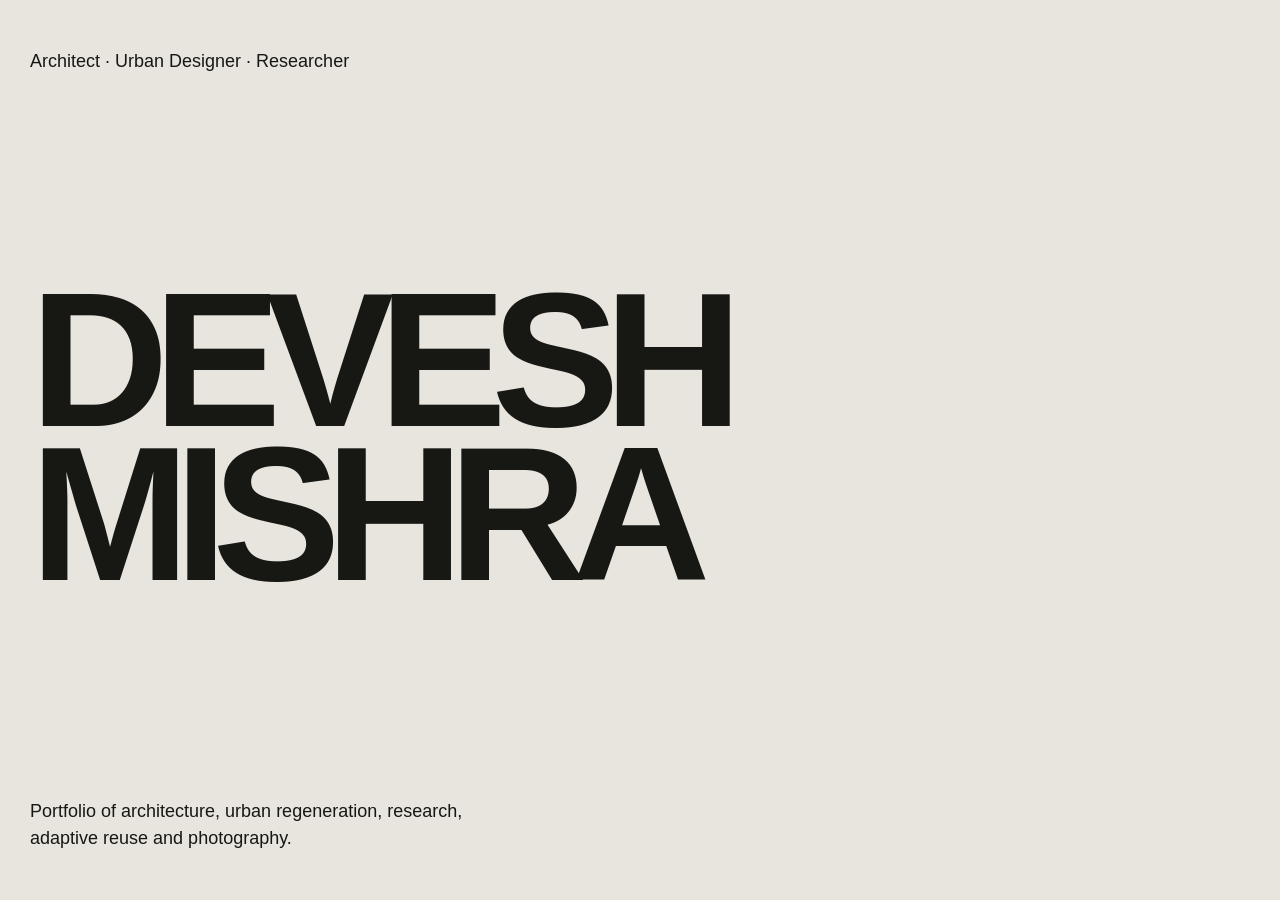
==== index.html @ 3eed0ecc "Create index.html" ====
<!DOCTYPE html>
<html lang="en">
<head>
  <meta charset="UTF-8">
  <meta name="viewport" content="width=device-width, initial-scale=1.0">
  <title>Devesh Mishra | Architect & Urban Designer</title>

  <style>
    body {
      margin: 0;
      background: #e8e5de;
      color: #171714;
      font-family: Arial, sans-serif;
    }

    main {
      min-height: 100vh;
      display: flex;
      flex-direction: column;
      justify-content: space-between;
      padding: 30px;
      box-sizing: border-box;
    }

    h1 {
      margin: 0;
      font-size: clamp(70px, 15vw, 220px);
      line-height: 0.8;
      letter-spacing: -0.08em;
      text-transform: uppercase;
    }

    p {
      max-width: 500px;
      font-size: 18px;
      line-height: 1.5;
    }
  </style>
</head>

<body>
  <main>
    <p>Architect · Urban Designer · Researcher</p>

    <h1>Devesh<br>Mishra</h1>

    <p>
      Portfolio of architecture, urban regeneration, research,
      adaptive reuse and photography.
    </p>
  </main>
</body>
</html>
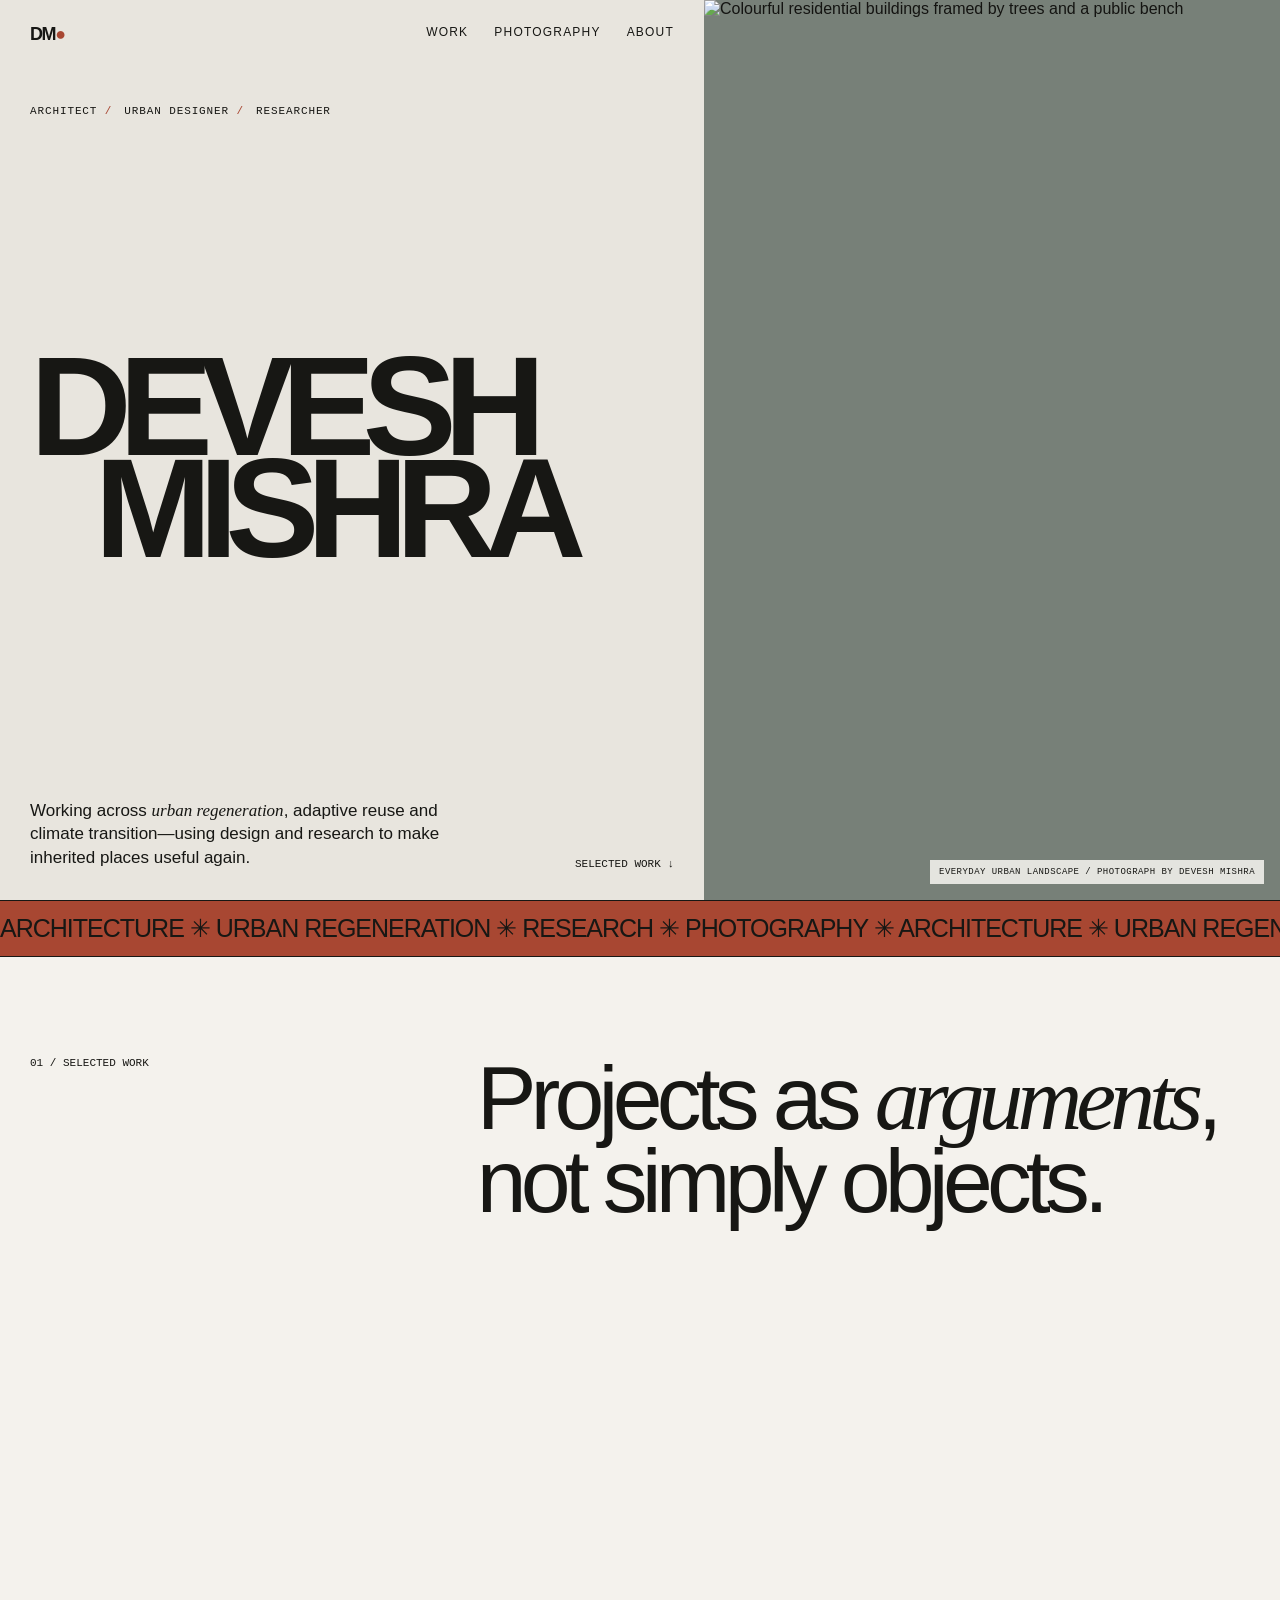
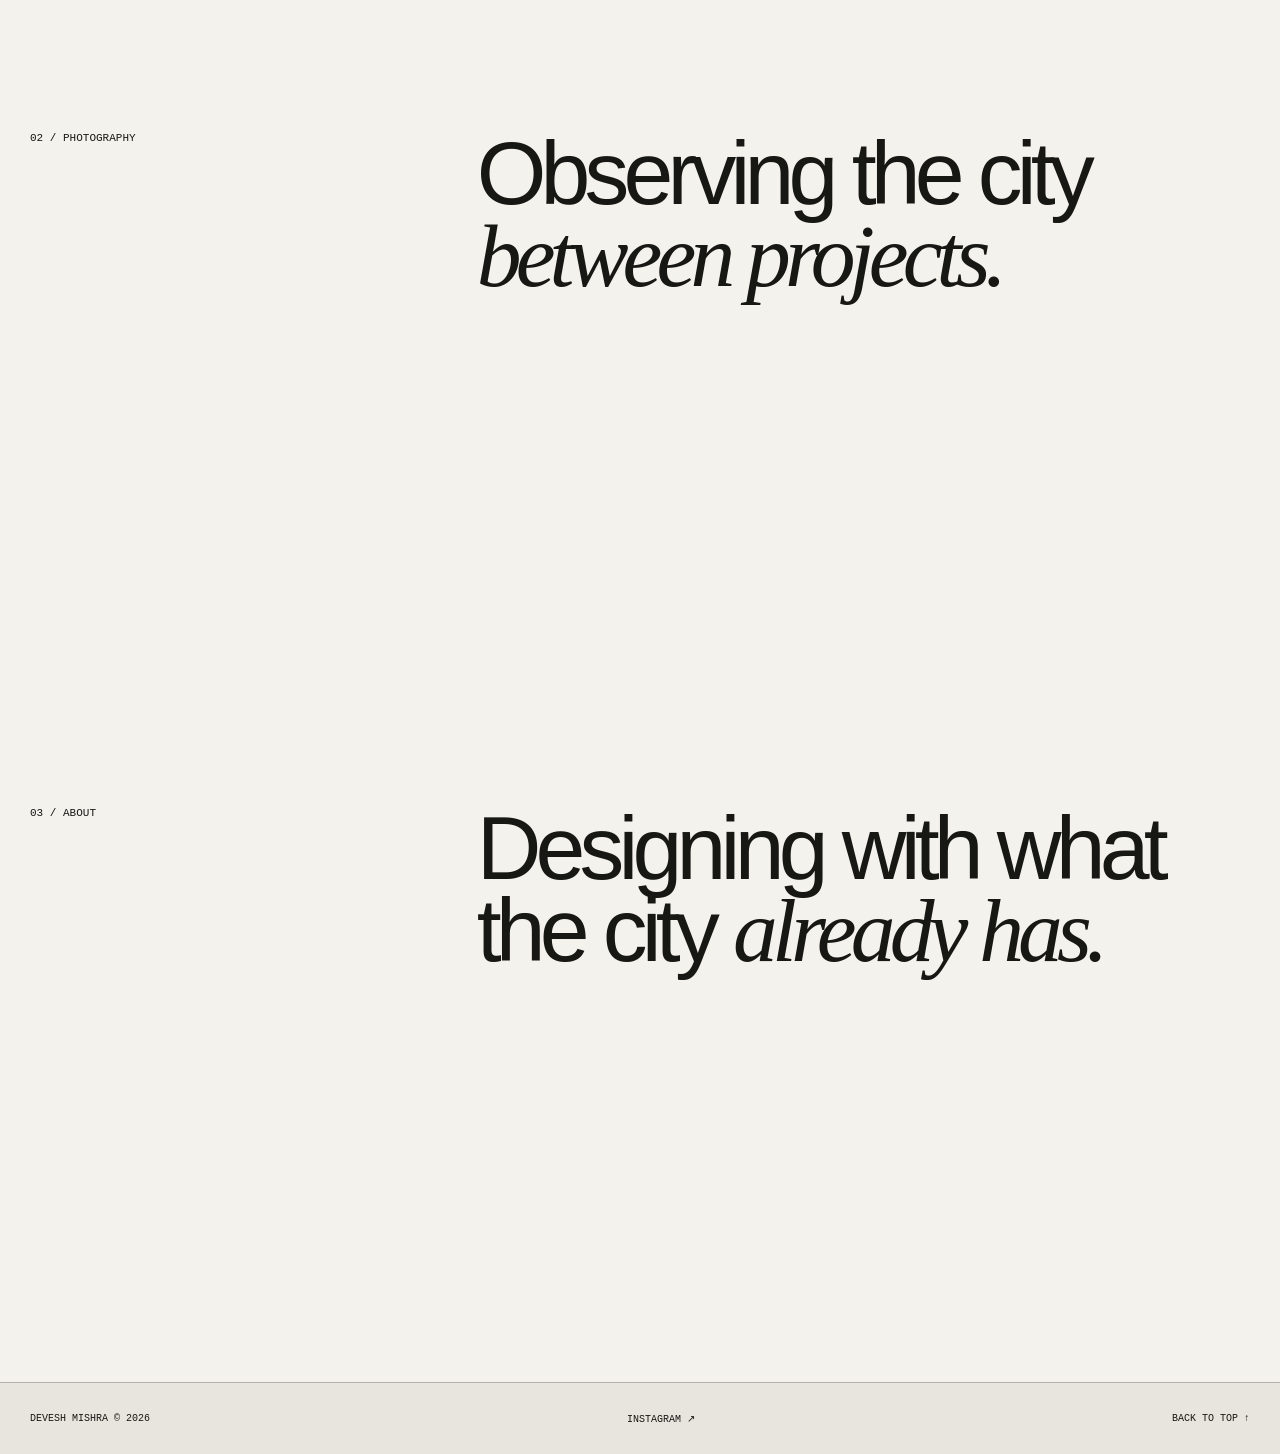
==== commit 962166c0: "Create portfolio homepage" ====
--- a/index.html
+++ b/index.html
@@ -2,52 +2,156 @@
 <html lang="en">
 <head>
   <meta charset="UTF-8">
-  <meta name="viewport" content="width=device-width, initial-scale=1.0">
+
+  <meta
+    name="viewport"
+    content="width=device-width, initial-scale=1.0"
+  >
+
+  <meta
+    name="description"
+    content="Portfolio of Devesh Mishra—architect, urban designer and researcher."
+  >
+
   <title>Devesh Mishra | Architect & Urban Designer</title>
 
-  <style>
-    body {
-      margin: 0;
-      background: #e8e5de;
-      color: #171714;
-      font-family: Arial, sans-serif;
-    }
-
-    main {
-      min-height: 100vh;
-      display: flex;
-      flex-direction: column;
-      justify-content: space-between;
-      padding: 30px;
-      box-sizing: border-box;
-    }
-
-    h1 {
-      margin: 0;
-      font-size: clamp(70px, 15vw, 220px);
-      line-height: 0.8;
-      letter-spacing: -0.08em;
-      text-transform: uppercase;
-    }
-
-    p {
-      max-width: 500px;
-      font-size: 18px;
-      line-height: 1.5;
-    }
-  </style>
+  <link rel="stylesheet" href="style.css">
 </head>
 
 <body>
-  <main>
-    <p>Architect · Urban Designer · Researcher</p>
 
-    <h1>Devesh<br>Mishra</h1>
+  <header class="site-header">
+    <a class="logo" href="#top">
+      DM<span>●</span>
+    </a>
 
-    <p>
-      Portfolio of architecture, urban regeneration, research,
-      adaptive reuse and photography.
-    </p>
+    <nav>
+      <a href="#work">Work</a>
+      <a href="#photography">Photography</a>
+      <a href="#about">About</a>
+    </nav>
+  </header>
+
+
+  <main id="top">
+
+    <section class="hero">
+
+      <div class="hero-content">
+
+        <div class="roles">
+          <span>Architect</span>
+          <span>Urban designer</span>
+          <span>Researcher</span>
+        </div>
+
+        <h1>
+          <span>Devesh</span>
+          <span>Mishra</span>
+        </h1>
+
+        <div class="hero-bottom">
+
+          <p class="introduction">
+            Working across <em>urban regeneration</em>, adaptive
+            reuse and climate transition—using design and research
+            to make inherited places useful again.
+          </p>
+
+          <a class="scroll-link" href="#work">
+            Selected work ↓
+          </a>
+
+        </div>
+
+      </div>
+
+
+      <figure class="hero-image">
+
+        <img
+          src="hero-urban-housing.jpg"
+          alt="Colourful residential buildings framed by trees and a public bench"
+        >
+
+        <figcaption>
+          Everyday urban landscape / Photograph by Devesh Mishra
+        </figcaption>
+
+      </figure>
+
+    </section>
+
+
+    <div class="marquee" aria-hidden="true">
+      <div>
+        Architecture ✳ Urban regeneration ✳ Research ✳
+        Photography ✳ Architecture ✳ Urban regeneration ✳
+        Research ✳ Photography ✳
+      </div>
+    </div>
+
+
+    <section class="intro-section" id="work">
+
+      <p class="section-label">
+        01 / Selected work
+      </p>
+
+      <h2>
+        Projects as <em>arguments</em>, not simply objects.
+      </h2>
+
+    </section>
+
+
+    <section class="intro-section" id="photography">
+
+      <p class="section-label">
+        02 / Photography
+      </p>
+
+      <h2>
+        Observing the city <em>between projects.</em>
+      </h2>
+
+    </section>
+
+
+    <section class="intro-section" id="about">
+
+      <p class="section-label">
+        03 / About
+      </p>
+
+      <h2>
+        Designing with what the city <em>already has.</em>
+      </h2>
+
+    </section>
+
   </main>
+
+
+  <footer class="footer">
+
+    <span>
+      Devesh Mishra © 2026
+    </span>
+
+    <a
+      href="https://www.instagram.com/__._divyam_.__/"
+      target="_blank"
+      rel="noopener noreferrer"
+    >
+      Instagram ↗
+    </a>
+
+    <a href="#top">
+      Back to top ↑
+    </a>
+
+  </footer>
+
 </body>
 </html>
--- a/style.css
+++ b/style.css
@@ -0,0 +1,266 @@
+:root {
+  --paper: #e8e5de;
+  --paper-light: #f4f2ed;
+  --ink: #171714;
+  --red: #a84732;
+  --line: rgba(23, 23, 20, 0.25);
+}
+
+* {
+  box-sizing: border-box;
+}
+
+html {
+  scroll-behavior: smooth;
+}
+
+body {
+  margin: 0;
+  background: var(--paper);
+  color: var(--ink);
+  font-family: Arial, Helvetica, sans-serif;
+}
+
+a {
+  color: inherit;
+  text-decoration: none;
+}
+
+.site-header {
+  position: absolute;
+  top: 0;
+  left: 0;
+  z-index: 10;
+  width: 55%;
+  display: flex;
+  justify-content: space-between;
+  align-items: center;
+  padding: 24px 30px;
+  font-size: 12px;
+  text-transform: uppercase;
+  letter-spacing: 0.1em;
+}
+
+.logo {
+  font-size: 18px;
+  font-weight: 700;
+  letter-spacing: -0.08em;
+}
+
+.logo span {
+  color: var(--red);
+}
+
+nav {
+  display: flex;
+  gap: 26px;
+}
+
+nav a {
+  border-bottom: 1px solid transparent;
+  padding-bottom: 4px;
+}
+
+nav a:hover {
+  border-color: var(--ink);
+}
+
+.hero {
+  min-height: 100vh;
+  display: grid;
+  grid-template-columns: 55% 45%;
+}
+
+.hero-content {
+  min-height: 100vh;
+  display: flex;
+  flex-direction: column;
+  justify-content: space-between;
+  padding: 105px 30px 30px;
+}
+
+.roles {
+  display: flex;
+  gap: 12px;
+  font-family: monospace;
+  font-size: 11px;
+  text-transform: uppercase;
+  letter-spacing: 0.08em;
+}
+
+.roles span:not(:last-child)::after {
+  content: " /";
+  color: var(--red);
+}
+
+h1 {
+  margin: auto 0;
+  font-size: clamp(78px, 11vw, 175px);
+  font-weight: 700;
+  line-height: 0.72;
+  letter-spacing: -0.09em;
+  text-transform: uppercase;
+}
+
+h1 span {
+  display: block;
+}
+
+h1 span:last-child {
+  margin-left: 10%;
+}
+
+.hero-bottom {
+  display: flex;
+  justify-content: space-between;
+  align-items: end;
+  gap: 30px;
+}
+
+.introduction {
+  max-width: 440px;
+  margin: 0;
+  font-size: 17px;
+  line-height: 1.4;
+}
+
+.introduction em {
+  font-family: Georgia, serif;
+  font-weight: normal;
+}
+
+.scroll-link {
+  white-space: nowrap;
+  font-family: monospace;
+  font-size: 11px;
+  text-transform: uppercase;
+}
+
+.hero-image {
+  position: relative;
+  min-height: 100vh;
+  margin: 0;
+  overflow: hidden;
+  background: #778078;
+}
+
+.hero-image img {
+  width: 100%;
+  height: 100%;
+  min-height: 100vh;
+  display: block;
+  object-fit: cover;
+  object-position: center;
+  filter: saturate(0.75) contrast(1.03);
+}
+
+.hero-image figcaption {
+  position: absolute;
+  right: 16px;
+  bottom: 16px;
+  padding: 7px 9px;
+  background: rgba(244, 242, 237, 0.88);
+  font-family: monospace;
+  font-size: 9px;
+  text-transform: uppercase;
+  letter-spacing: 0.05em;
+}
+
+.marquee {
+  overflow: hidden;
+  padding: 13px 0;
+  border-top: 1px solid var(--ink);
+  border-bottom: 1px solid var(--ink);
+  background: var(--red);
+}
+
+.marquee div {
+  width: max-content;
+  font-size: 25px;
+  text-transform: uppercase;
+  letter-spacing: -0.04em;
+}
+
+.intro-section {
+  min-height: 75vh;
+  display: grid;
+  grid-template-columns: 1fr 2fr;
+  gap: 60px;
+  padding: 100px 30px;
+  background: var(--paper-light);
+}
+
+.section-label {
+  margin: 0;
+  font-family: monospace;
+  font-size: 11px;
+  text-transform: uppercase;
+}
+
+.intro-section h2 {
+  max-width: 900px;
+  margin: 0;
+  font-size: clamp(44px, 7vw, 100px);
+  font-weight: 500;
+  line-height: 0.92;
+  letter-spacing: -0.065em;
+}
+
+.intro-section h2 em {
+  font-family: Georgia, serif;
+  font-weight: normal;
+}
+
+.footer {
+  padding: 30px;
+  border-top: 1px solid var(--line);
+  display: flex;
+  justify-content: space-between;
+  font-family: monospace;
+  font-size: 10px;
+  text-transform: uppercase;
+}
+
+@media (max-width: 800px) {
+  .site-header {
+    position: relative;
+    width: 100%;
+  }
+
+  nav {
+    gap: 12px;
+  }
+
+  .hero {
+    display: flex;
+    flex-direction: column;
+  }
+
+  .hero-content {
+    min-height: 70vh;
+    padding: 50px 20px 25px;
+  }
+
+  h1 {
+    font-size: 21vw;
+  }
+
+  .hero-image,
+  .hero-image img {
+    min-height: 70vh;
+  }
+
+  .hero-bottom {
+    align-items: start;
+    flex-direction: column;
+  }
+
+  .intro-section {
+    grid-template-columns: 1fr;
+    padding: 70px 20px;
+  }
+
+  .footer {
+    padding: 20px;
+  }
+}
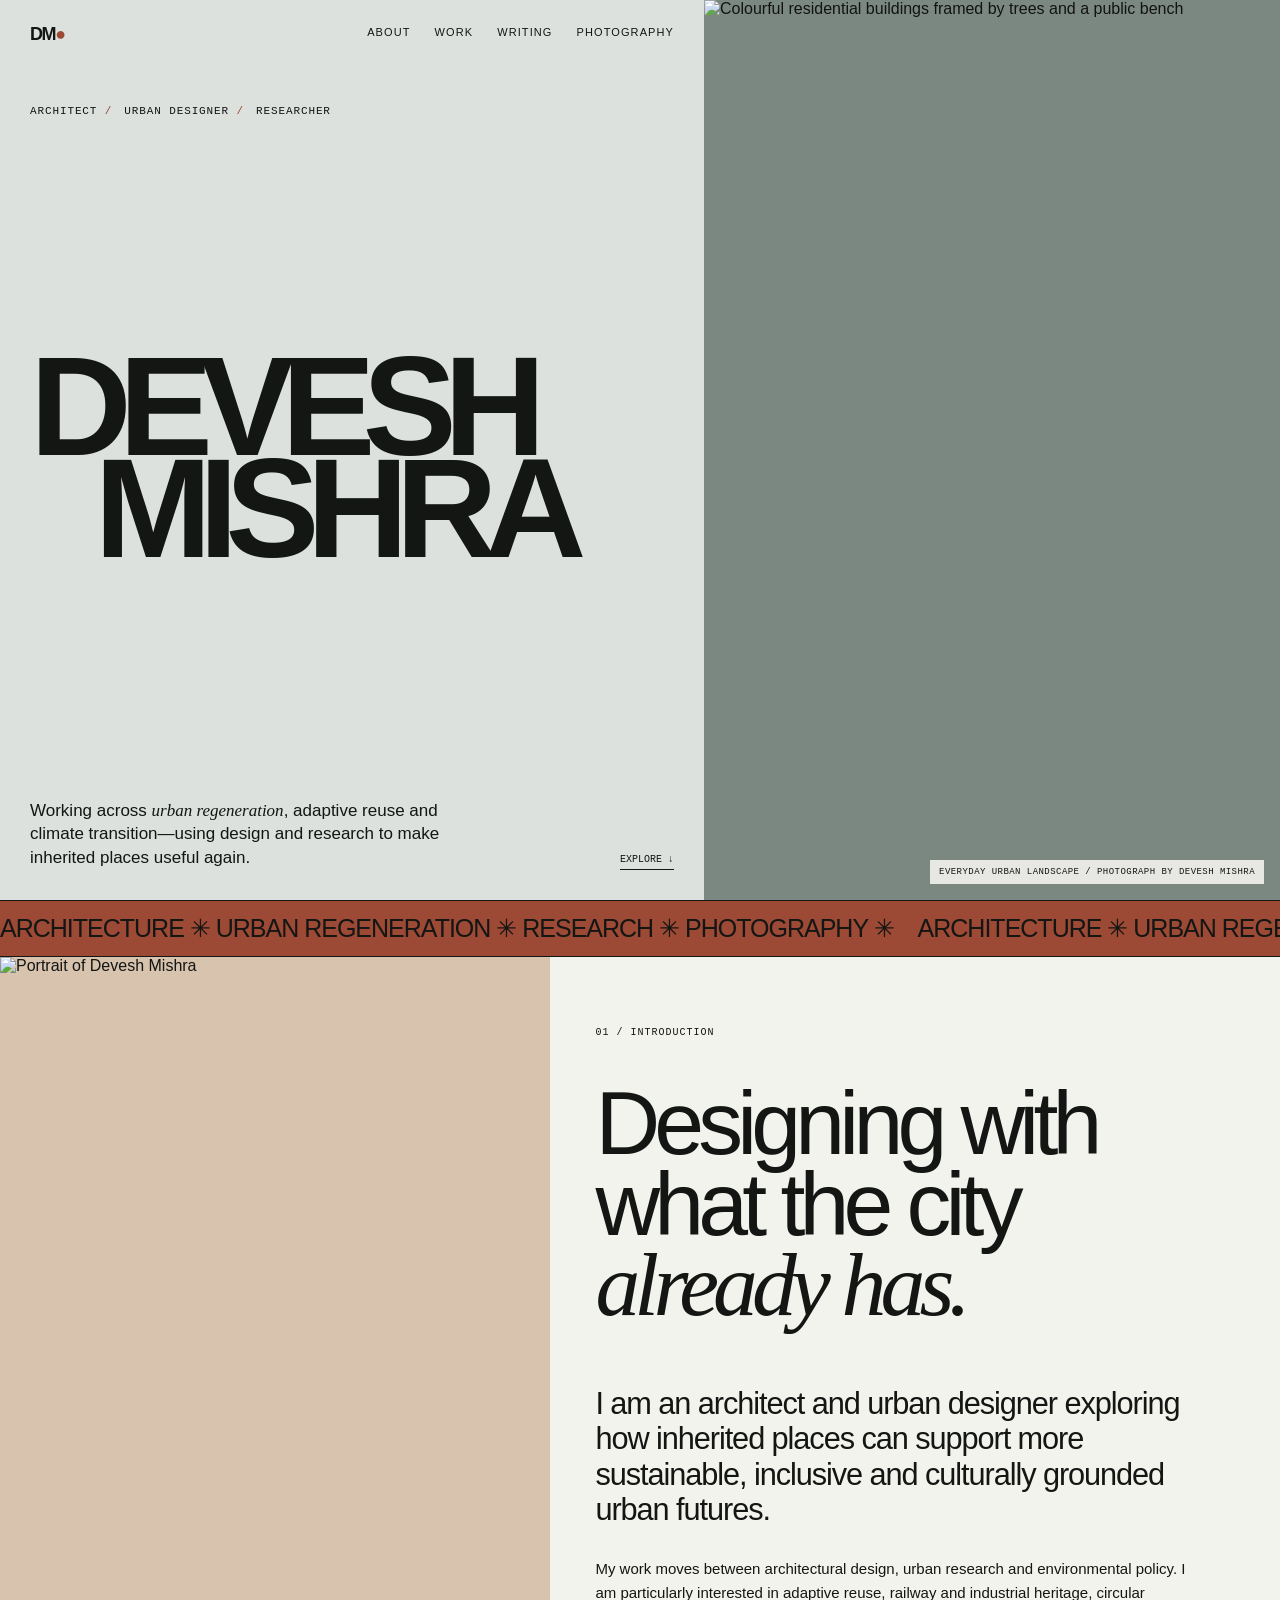
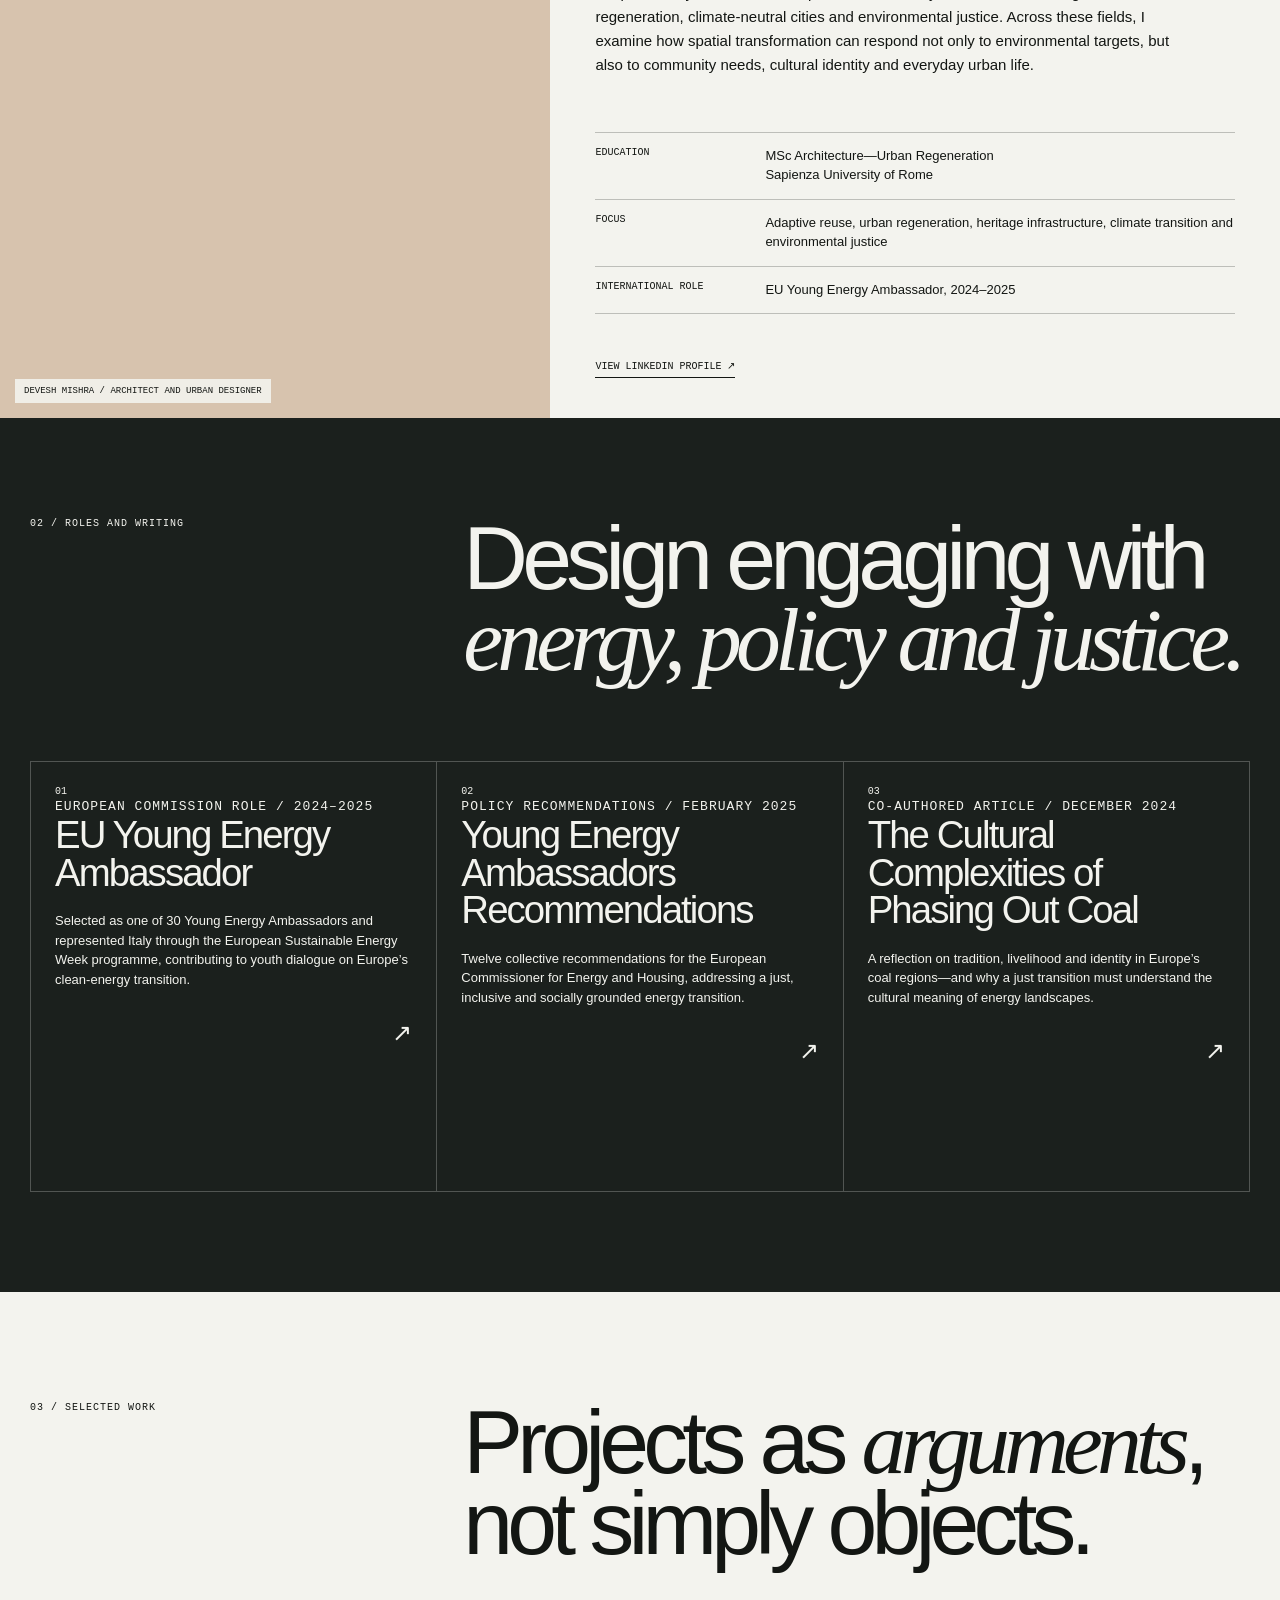
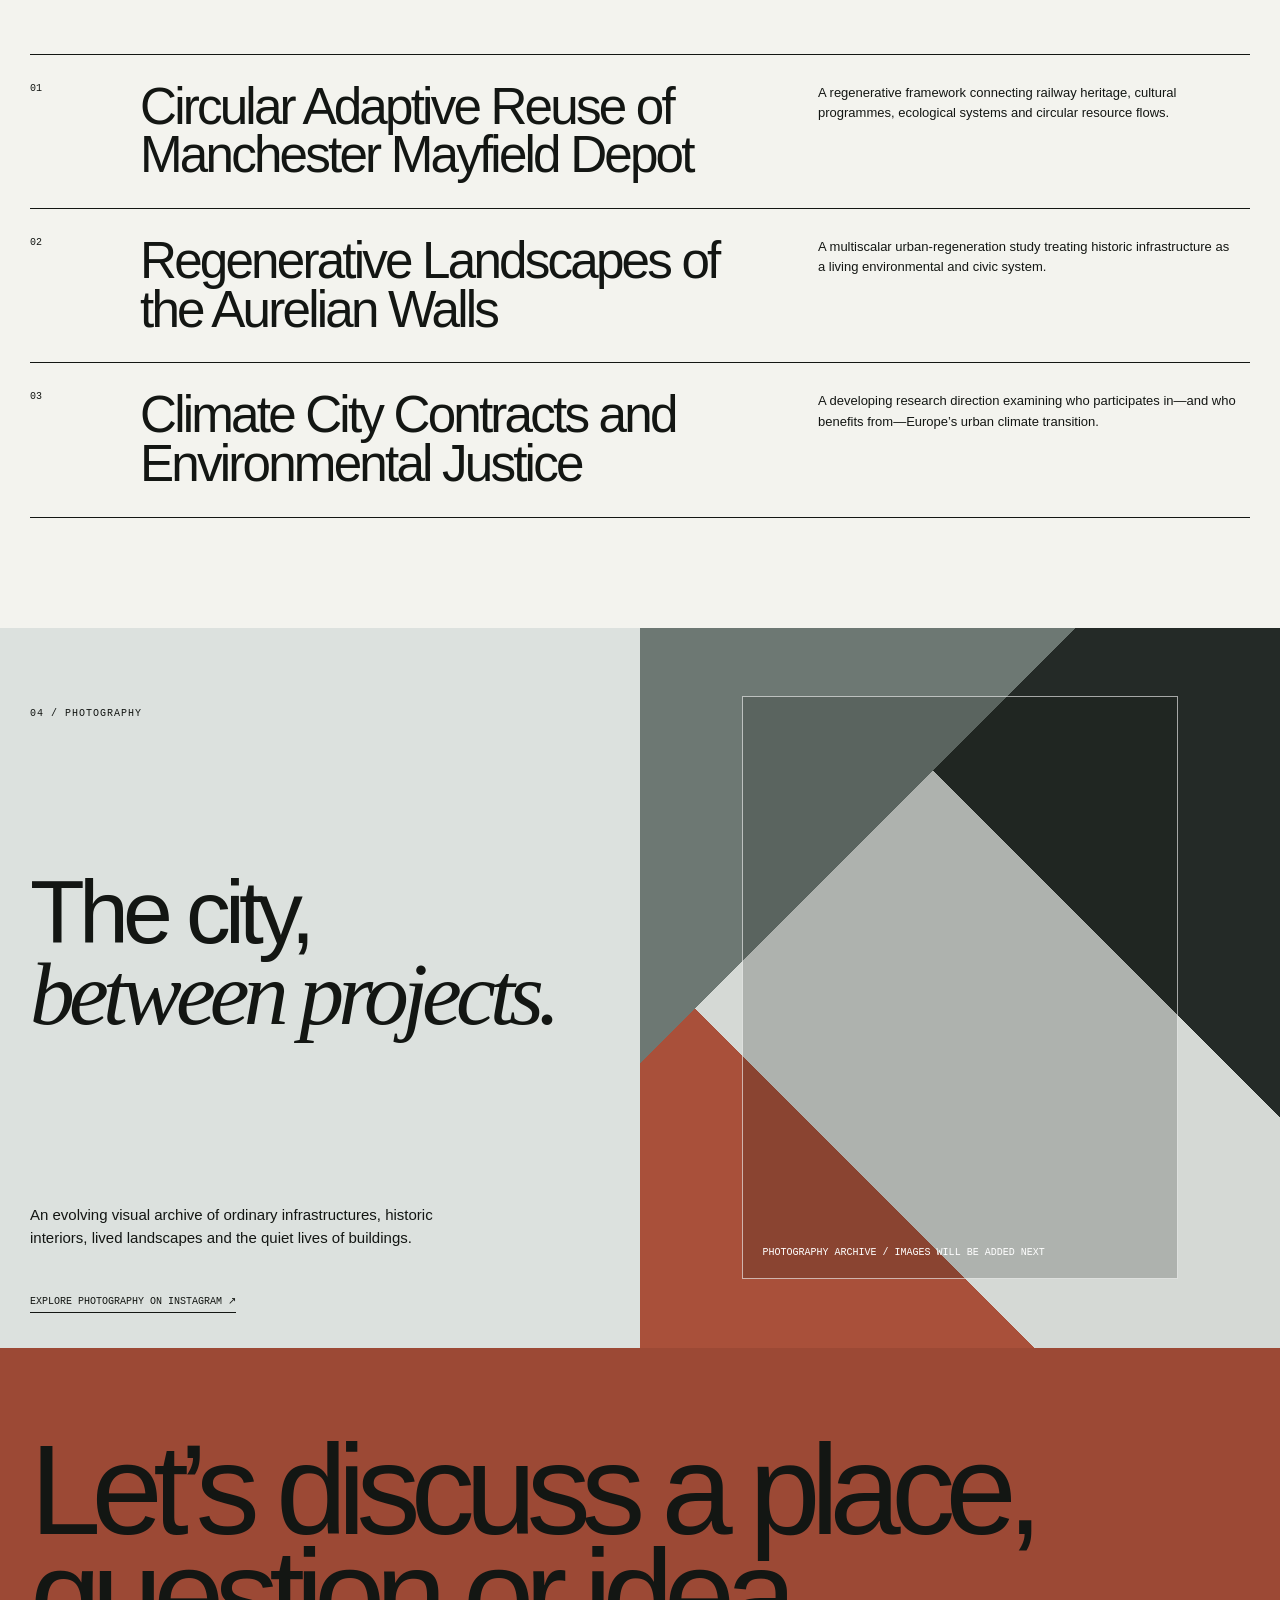
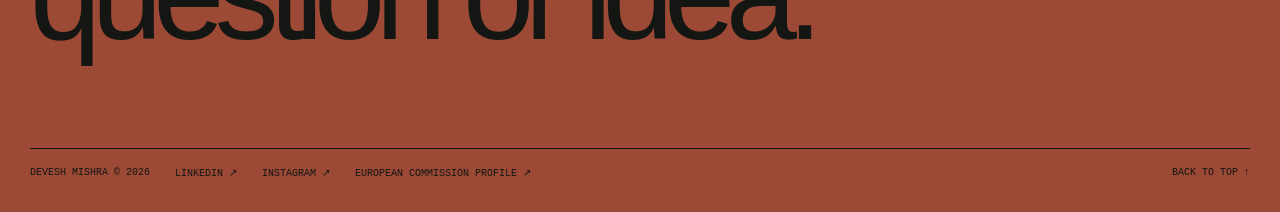
==== commit 4806d3bf: "Add introduction, EU roles and publications" ====
--- a/index.html
+++ b/index.html
@@ -1,5 +1,6 @@
 <!DOCTYPE html>
 <html lang="en">
+
 <head>
   <meta charset="UTF-8">
 
@@ -10,7 +11,7 @@
 
   <meta
     name="description"
-    content="Portfolio of Devesh Mishra—architect, urban designer and researcher."
+    content="Portfolio of Devesh Mishra—architect, urban designer, researcher and EU Young Energy Ambassador."
   >
 
   <title>Devesh Mishra | Architect & Urban Designer</title>
@@ -18,22 +19,28 @@
   <link rel="stylesheet" href="style.css">
 </head>
 
+
 <body>
 
   <header class="site-header">
-    <a class="logo" href="#top">
+
+    <a class="logo" href="#top" aria-label="Devesh Mishra homepage">
       DM<span>●</span>
     </a>
 
-    <nav>
+    <nav class="site-nav">
+      <a href="#about">About</a>
       <a href="#work">Work</a>
+      <a href="#writing">Writing</a>
       <a href="#photography">Photography</a>
-      <a href="#about">About</a>
     </nav>
+
   </header>
 
 
   <main id="top">
+
+    <!-- HERO -->
 
     <section class="hero">
 
@@ -58,8 +65,8 @@
             to make inherited places useful again.
           </p>
 
-          <a class="scroll-link" href="#work">
-            Selected work ↓
+          <a class="scroll-link" href="#about">
+            Explore ↓
           </a>
 
         </div>
@@ -70,7 +77,7 @@
       <figure class="hero-image">
 
         <img
-          src="hero-urban-housing.jpg"
+          src="https://raw.githubusercontent.com/deveshmishra-arch/deveshmishra-arch.github.io/main/hero-urban-housing.jpg"
           alt="Colourful residential buildings framed by trees and a public bench"
         >
 
@@ -83,75 +90,400 @@
     </section>
 
 
+    <!-- MOVING TEXT -->
+
     <div class="marquee" aria-hidden="true">
-      <div>
-        Architecture ✳ Urban regeneration ✳ Research ✳
-        Photography ✳ Architecture ✳ Urban regeneration ✳
-        Research ✳ Photography ✳
-      </div>
+
+      <div class="marquee-track">
+
+        <span>Architecture ✳ Urban regeneration ✳ Research ✳ Photography ✳</span>
+
+        <span>Architecture ✳ Urban regeneration ✳ Research ✳ Photography ✳</span>
+
+      </div>
+
     </div>
 
 
-    <section class="intro-section" id="work">
-
-      <p class="section-label">
-        01 / Selected work
-      </p>
-
-      <h2>
-        Projects as <em>arguments</em>, not simply objects.
-      </h2>
+    <!-- INTRODUCTION -->
+
+    <section class="about-section" id="about">
+
+      <figure class="about-portrait">
+
+        <img
+          src="https://raw.githubusercontent.com/deveshmishra-arch/deveshmishra-arch.github.io/main/profile-pic.jpg"
+          alt="Portrait of Devesh Mishra"
+        >
+
+        <figcaption>
+          Devesh Mishra / Architect and urban designer
+        </figcaption>
+
+      </figure>
+
+
+      <div class="about-content">
+
+        <div>
+
+          <p class="eyebrow">
+            01 / Introduction
+          </p>
+
+          <h2 class="section-heading">
+            Designing with what the city <em>already has.</em>
+          </h2>
+
+        </div>
+
+
+        <div class="about-text">
+
+          <p class="about-lead">
+            I am an architect and urban designer exploring how
+            inherited places can support more sustainable, inclusive
+            and culturally grounded urban futures.
+          </p>
+
+          <p class="about-description">
+            My work moves between architectural design, urban research
+            and environmental policy. I am particularly interested in
+            adaptive reuse, railway and industrial heritage, circular
+            regeneration, climate-neutral cities and environmental
+            justice. Across these fields, I examine how spatial
+            transformation can respond not only to environmental
+            targets, but also to community needs, cultural identity
+            and everyday urban life.
+          </p>
+
+
+          <dl class="about-details">
+
+            <div class="about-detail">
+              <dt>Education</dt>
+
+              <dd>
+                MSc Architecture—Urban Regeneration<br>
+                Sapienza University of Rome
+              </dd>
+            </div>
+
+            <div class="about-detail">
+              <dt>Focus</dt>
+
+              <dd>
+                Adaptive reuse, urban regeneration, heritage
+                infrastructure, climate transition and environmental
+                justice
+              </dd>
+            </div>
+
+            <div class="about-detail">
+              <dt>International role</dt>
+
+              <dd>
+                EU Young Energy Ambassador, 2024–2025
+              </dd>
+            </div>
+
+          </dl>
+
+
+          <a
+            class="text-link"
+            href="https://www.linkedin.com/in/devesh-mishra2812/"
+            target="_blank"
+            rel="noopener noreferrer"
+          >
+            View LinkedIn profile ↗
+          </a>
+
+        </div>
+
+      </div>
 
     </section>
 
 
-    <section class="intro-section" id="photography">
-
-      <p class="section-label">
-        02 / Photography
-      </p>
-
-      <h2>
-        Observing the city <em>between projects.</em>
-      </h2>
+    <!-- ROLES AND WRITING -->
+
+    <section class="credentials-section" id="writing">
+
+      <div class="credentials-header">
+
+        <p class="eyebrow">
+          02 / Roles and writing
+        </p>
+
+        <h2 class="section-heading">
+          Design engaging with <em>energy, policy and justice.</em>
+        </h2>
+
+      </div>
+
+
+      <div class="credentials-grid">
+
+        <a
+          class="credential-card"
+          href="https://sustainable-energy-week.ec.europa.eu/devesh-mishra_en"
+          target="_blank"
+          rel="noopener noreferrer"
+        >
+
+          <span class="credential-number">01</span>
+
+          <p class="credential-type">
+            European Commission role / 2024–2025
+          </p>
+
+          <h3>
+            EU Young Energy Ambassador
+          </h3>
+
+          <p>
+            Selected as one of 30 Young Energy Ambassadors and
+            represented Italy through the European Sustainable Energy
+            Week programme, contributing to youth dialogue on Europe’s
+            clean-energy transition.
+          </p>
+
+          <span class="credential-arrow">↗</span>
+
+        </a>
+
+
+        <a
+          class="credential-card"
+          href="https://energy.ec.europa.eu/topics/clean-energy-transition-initiatives/energy-and-youth/young-energy-ambassadors-recommendations_en"
+          target="_blank"
+          rel="noopener noreferrer"
+        >
+
+          <span class="credential-number">02</span>
+
+          <p class="credential-type">
+            Policy recommendations / February 2025
+          </p>
+
+          <h3>
+            Young Energy Ambassadors Recommendations
+          </h3>
+
+          <p>
+            Twelve collective recommendations for the European
+            Commissioner for Energy and Housing, addressing a just,
+            inclusive and socially grounded energy transition.
+          </p>
+
+          <span class="credential-arrow">↗</span>
+
+        </a>
+
+
+        <a
+          class="credential-card"
+          href="https://sustainable-energy-week.ec.europa.eu/news/cultural-complexities-phasing-out-coal-europe-role-tradition-energy-transition-2024-12-03_en"
+          target="_blank"
+          rel="noopener noreferrer"
+        >
+
+          <span class="credential-number">03</span>
+
+          <p class="credential-type">
+            Co-authored article / December 2024
+          </p>
+
+          <h3>
+            The Cultural Complexities of Phasing Out Coal
+          </h3>
+
+          <p>
+            A reflection on tradition, livelihood and identity in
+            Europe’s coal regions—and why a just transition must
+            understand the cultural meaning of energy landscapes.
+          </p>
+
+          <span class="credential-arrow">↗</span>
+
+        </a>
+
+      </div>
 
     </section>
 
 
-    <section class="intro-section" id="about">
-
-      <p class="section-label">
-        03 / About
-      </p>
-
-      <h2>
-        Designing with what the city <em>already has.</em>
-      </h2>
+    <!-- PROJECTS -->
+
+    <section class="work-section" id="work">
+
+      <div class="work-header">
+
+        <p class="eyebrow">
+          03 / Selected work
+        </p>
+
+        <h2 class="section-heading">
+          Projects as <em>arguments</em>, not simply objects.
+        </h2>
+
+      </div>
+
+
+      <div class="project-list">
+
+        <article class="project-item">
+
+          <span class="project-number">01</span>
+
+          <h3>
+            Circular Adaptive Reuse of Manchester Mayfield Depot
+          </h3>
+
+          <p>
+            A regenerative framework connecting railway heritage,
+            cultural programmes, ecological systems and circular
+            resource flows.
+          </p>
+
+        </article>
+
+
+        <article class="project-item">
+
+          <span class="project-number">02</span>
+
+          <h3>
+            Regenerative Landscapes of the Aurelian Walls
+          </h3>
+
+          <p>
+            A multiscalar urban-regeneration study treating historic
+            infrastructure as a living environmental and civic system.
+          </p>
+
+        </article>
+
+
+        <article class="project-item">
+
+          <span class="project-number">03</span>
+
+          <h3>
+            Climate City Contracts and Environmental Justice
+          </h3>
+
+          <p>
+            A developing research direction examining who participates
+            in—and who benefits from—Europe’s urban climate transition.
+          </p>
+
+        </article>
+
+      </div>
 
     </section>
 
+
+    <!-- PHOTOGRAPHY -->
+
+    <section class="photography-section" id="photography">
+
+      <div class="photography-heading">
+
+        <p class="eyebrow">
+          04 / Photography
+        </p>
+
+        <h2 class="section-heading">
+          The city,<br>
+          <em>between projects.</em>
+        </h2>
+
+        <div>
+
+          <p class="photography-copy">
+            An evolving visual archive of ordinary infrastructures,
+            historic interiors, lived landscapes and the quiet lives
+            of buildings.
+          </p>
+
+          <a
+            class="text-link"
+            href="https://www.instagram.com/__._divyam_.__/"
+            target="_blank"
+            rel="noopener noreferrer"
+          >
+            Explore photography on Instagram ↗
+          </a>
+
+        </div>
+
+      </div>
+
+
+      <div class="photography-visual" aria-hidden="true">
+
+        <div class="photography-frame">
+          Photography archive / Images will be added next
+        </div>
+
+      </div>
+
+    </section>
+
   </main>
 
 
-  <footer class="footer">
-
-    <span>
-      Devesh Mishra © 2026
-    </span>
-
-    <a
-      href="https://www.instagram.com/__._divyam_.__/"
-      target="_blank"
-      rel="noopener noreferrer"
-    >
-      Instagram ↗
-    </a>
-
-    <a href="#top">
-      Back to top ↑
-    </a>
+  <!-- FOOTER -->
+
+  <footer class="site-footer">
+
+    <p class="footer-message">
+      Let’s discuss a place,<br>
+      question or idea.
+    </p>
+
+
+    <div class="footer-links">
+
+      <span>
+        Devesh Mishra © 2026
+      </span>
+
+      <a
+        href="https://www.linkedin.com/in/devesh-mishra2812/"
+        target="_blank"
+        rel="noopener noreferrer"
+      >
+        LinkedIn ↗
+      </a>
+
+      <a
+        href="https://www.instagram.com/__._divyam_.__/"
+        target="_blank"
+        rel="noopener noreferrer"
+      >
+        Instagram ↗
+      </a>
+
+      <a
+        href="https://sustainable-energy-week.ec.europa.eu/devesh-mishra_en"
+        target="_blank"
+        rel="noopener noreferrer"
+      >
+        European Commission profile ↗
+      </a>
+
+      <a class="back-to-top" href="#top">
+        Back to top ↑
+      </a>
+
+    </div>
 
   </footer>
 
 </body>
+
 </html>
--- a/style.css
+++ b/style.css
@@ -1,9 +1,11 @@
 :root {
-  --paper: #e8e5de;
-  --paper-light: #f4f2ed;
-  --ink: #171714;
-  --red: #a84732;
-  --line: rgba(23, 23, 20, 0.25);
+  --paper: #dce1de;
+  --paper-light: #f3f3ee;
+  --ink: #131613;
+  --accent: #9c4935;
+  --dark: #1b201d;
+  --line: rgba(19, 22, 19, 0.24);
+  --light-line: rgba(243, 243, 238, 0.25);
 }
 
 * {
@@ -25,50 +27,67 @@
   color: inherit;
   text-decoration: none;
 }
+
+img {
+  display: block;
+  width: 100%;
+}
+
+::selection {
+  background: var(--accent);
+  color: white;
+}
+
+
+/* HEADER */
 
 .site-header {
   position: absolute;
   top: 0;
   left: 0;
-  z-index: 10;
+  z-index: 20;
   width: 55%;
   display: flex;
   justify-content: space-between;
   align-items: center;
   padding: 24px 30px;
-  font-size: 12px;
+  font-size: 11px;
   text-transform: uppercase;
   letter-spacing: 0.1em;
 }
 
 .logo {
   font-size: 18px;
-  font-weight: 700;
+  font-weight: 800;
   letter-spacing: -0.08em;
 }
 
 .logo span {
-  color: var(--red);
-}
-
-nav {
-  display: flex;
-  gap: 26px;
-}
-
-nav a {
+  color: var(--accent);
+}
+
+.site-nav {
+  display: flex;
+  gap: 24px;
+}
+
+.site-nav a {
+  padding-bottom: 4px;
   border-bottom: 1px solid transparent;
-  padding-bottom: 4px;
-}
-
-nav a:hover {
+}
+
+.site-nav a:hover {
   border-color: var(--ink);
 }
+
+
+/* HERO */
 
 .hero {
   min-height: 100vh;
   display: grid;
   grid-template-columns: 55% 45%;
+  background: var(--paper);
 }
 
 .hero-content {
@@ -81,6 +100,7 @@
 
 .roles {
   display: flex;
+  flex-wrap: wrap;
   gap: 12px;
   font-family: monospace;
   font-size: 11px;
@@ -90,10 +110,10 @@
 
 .roles span:not(:last-child)::after {
   content: " /";
-  color: var(--red);
-}
-
-h1 {
+  color: var(--accent);
+}
+
+.hero h1 {
   margin: auto 0;
   font-size: clamp(78px, 11vw, 175px);
   font-weight: 700;
@@ -102,11 +122,11 @@
   text-transform: uppercase;
 }
 
-h1 span {
+.hero h1 span {
   display: block;
 }
 
-h1 span:last-child {
+.hero h1 span:last-child {
   margin-left: 10%;
 }
 
@@ -118,21 +138,23 @@
 }
 
 .introduction {
-  max-width: 440px;
+  max-width: 455px;
   margin: 0;
   font-size: 17px;
   line-height: 1.4;
 }
 
 .introduction em {
-  font-family: Georgia, serif;
+  font-family: Georgia, "Times New Roman", serif;
   font-weight: normal;
 }
 
 .scroll-link {
   white-space: nowrap;
-  font-family: monospace;
-  font-size: 11px;
+  padding-bottom: 4px;
+  border-bottom: 1px solid var(--ink);
+  font-family: monospace;
+  font-size: 10px;
   text-transform: uppercase;
 }
 
@@ -141,96 +163,409 @@
   min-height: 100vh;
   margin: 0;
   overflow: hidden;
-  background: #778078;
+  background: #7b8882;
 }
 
 .hero-image img {
-  width: 100%;
   height: 100%;
   min-height: 100vh;
-  display: block;
   object-fit: cover;
   object-position: center;
-  filter: saturate(0.75) contrast(1.03);
+  filter: saturate(0.82) contrast(1.02);
 }
 
 .hero-image figcaption {
   position: absolute;
   right: 16px;
   bottom: 16px;
+  max-width: calc(100% - 32px);
   padding: 7px 9px;
-  background: rgba(244, 242, 237, 0.88);
+  background: rgba(243, 243, 238, 0.9);
   font-family: monospace;
   font-size: 9px;
   text-transform: uppercase;
   letter-spacing: 0.05em;
 }
+
+
+/* MARQUEE */
 
 .marquee {
   overflow: hidden;
   padding: 13px 0;
   border-top: 1px solid var(--ink);
   border-bottom: 1px solid var(--ink);
-  background: var(--red);
-}
-
-.marquee div {
+  background: var(--accent);
+}
+
+.marquee-track {
   width: max-content;
+  display: flex;
+  gap: 24px;
   font-size: 25px;
   text-transform: uppercase;
   letter-spacing: -0.04em;
-}
-
-.intro-section {
-  min-height: 75vh;
+  animation: move-text 30s linear infinite;
+}
+
+@keyframes move-text {
+  to {
+    transform: translateX(-50%);
+  }
+}
+
+
+/* SHARED */
+
+.eyebrow {
+  margin: 0;
+  font-family: monospace;
+  font-size: 10px;
+  text-transform: uppercase;
+  letter-spacing: 0.1em;
+}
+
+.section-heading {
+  margin: 0;
+  font-size: clamp(48px, 7vw, 105px);
+  font-weight: 500;
+  line-height: 0.9;
+  letter-spacing: -0.065em;
+}
+
+.section-heading em {
+  font-family: Georgia, "Times New Roman", serif;
+  font-weight: normal;
+}
+
+
+/* ABOUT */
+
+.about-section {
+  display: grid;
+  grid-template-columns: 43% 57%;
+  min-height: 100vh;
+  background: var(--paper-light);
+}
+
+.about-portrait {
+  position: relative;
+  min-height: 100vh;
+  margin: 0;
+  overflow: hidden;
+  background: #d7c3ae;
+}
+
+.about-portrait img {
+  height: 100%;
+  min-height: 100vh;
+  object-fit: cover;
+  object-position: center;
+}
+
+.about-portrait figcaption {
+  position: absolute;
+  left: 15px;
+  bottom: 15px;
+  padding: 7px 9px;
+  background: rgba(243, 243, 238, 0.9);
+  font-family: monospace;
+  font-size: 9px;
+  text-transform: uppercase;
+}
+
+.about-content {
+  display: flex;
+  flex-direction: column;
+  justify-content: space-between;
+  padding: 70px 45px 40px;
+}
+
+.about-content .section-heading {
+  margin: 45px 0 60px;
+}
+
+.about-text {
+  max-width: 720px;
+}
+
+.about-lead {
+  margin: 0 0 30px;
+  font-size: clamp(23px, 2.4vw, 38px);
+  line-height: 1.15;
+  letter-spacing: -0.035em;
+}
+
+.about-description {
+  max-width: 590px;
+  margin: 0;
+  font-size: 15px;
+  line-height: 1.6;
+}
+
+.about-details {
+  margin-top: 55px;
+  border-top: 1px solid var(--line);
+}
+
+.about-detail {
+  display: grid;
+  grid-template-columns: 150px 1fr;
+  gap: 20px;
+  padding: 14px 0;
+  border-bottom: 1px solid var(--line);
+}
+
+.about-detail dt {
+  font-family: monospace;
+  font-size: 10px;
+  text-transform: uppercase;
+}
+
+.about-detail dd {
+  margin: 0;
+  font-size: 13px;
+  line-height: 1.45;
+}
+
+.text-link {
+  display: inline-block;
+  width: max-content;
+  margin-top: 30px;
+  padding-bottom: 5px;
+  border-bottom: 1px solid;
+  font-family: monospace;
+  font-size: 10px;
+  text-transform: uppercase;
+}
+
+
+/* ROLES AND WRITING */
+
+.credentials-section {
+  padding: 100px 30px;
+  background: var(--dark);
+  color: var(--paper-light);
+}
+
+.credentials-header {
   display: grid;
   grid-template-columns: 1fr 2fr;
-  gap: 60px;
-  padding: 100px 30px;
+  gap: 40px;
+  margin-bottom: 80px;
+}
+
+.credentials-header .section-heading {
+  max-width: 1000px;
+}
+
+.credentials-grid {
+  display: grid;
+  grid-template-columns: repeat(3, 1fr);
+  border-top: 1px solid var(--light-line);
+  border-left: 1px solid var(--light-line);
+}
+
+.credential-card {
+  min-height: 430px;
+  display: flex;
+  flex-direction: column;
+  padding: 24px;
+  border-right: 1px solid var(--light-line);
+  border-bottom: 1px solid var(--light-line);
+  transition:
+    background 250ms ease,
+    color 250ms ease;
+}
+
+.credential-card:hover {
+  background: var(--accent);
+  color: white;
+}
+
+.credential-number {
+  font-family: monospace;
+  font-size: 10px;
+}
+
+.credential-type {
+  margin: auto 0 18px;
+  font-family: monospace;
+  font-size: 10px;
+  text-transform: uppercase;
+  letter-spacing: 0.08em;
+}
+
+.credential-card h3 {
+  margin: 0 0 20px;
+  font-size: clamp(28px, 3vw, 45px);
+  font-weight: 500;
+  line-height: 0.98;
+  letter-spacing: -0.05em;
+}
+
+.credential-card p {
+  margin: 0;
+  font-size: 13px;
+  line-height: 1.5;
+}
+
+.credential-arrow {
+  align-self: end;
+  margin-top: 30px;
+  font-size: 24px;
+}
+
+
+/* WORK */
+
+.work-section {
+  padding: 110px 30px;
   background: var(--paper-light);
 }
 
-.section-label {
-  margin: 0;
-  font-family: monospace;
-  font-size: 11px;
-  text-transform: uppercase;
-}
-
-.intro-section h2 {
-  max-width: 900px;
-  margin: 0;
-  font-size: clamp(44px, 7vw, 100px);
+.work-header {
+  display: grid;
+  grid-template-columns: 1fr 2fr;
+  gap: 40px;
+  margin-bottom: 90px;
+}
+
+.project-list {
+  border-top: 1px solid var(--ink);
+}
+
+.project-item {
+  display: grid;
+  grid-template-columns: 80px 1.5fr 1fr;
+  gap: 30px;
+  align-items: start;
+  padding: 28px 0;
+  border-bottom: 1px solid var(--ink);
+}
+
+.project-number {
+  font-family: monospace;
+  font-size: 10px;
+}
+
+.project-item h3 {
+  margin: 0;
+  font-size: clamp(27px, 4vw, 56px);
   font-weight: 500;
-  line-height: 0.92;
-  letter-spacing: -0.065em;
-}
-
-.intro-section h2 em {
-  font-family: Georgia, serif;
-  font-weight: normal;
-}
-
-.footer {
-  padding: 30px;
-  border-top: 1px solid var(--line);
-  display: flex;
+  line-height: 0.95;
+  letter-spacing: -0.055em;
+}
+
+.project-item p {
+  max-width: 420px;
+  margin: 0;
+  font-size: 13px;
+  line-height: 1.55;
+}
+
+
+/* PHOTOGRAPHY */
+
+.photography-section {
+  min-height: 80vh;
+  display: grid;
+  grid-template-columns: 1fr 1fr;
+  background: var(--paper);
+}
+
+.photography-heading {
+  display: flex;
+  flex-direction: column;
   justify-content: space-between;
-  font-family: monospace;
-  font-size: 10px;
-  text-transform: uppercase;
-}
-
-@media (max-width: 800px) {
+  padding: 80px 30px 35px;
+}
+
+.photography-heading .section-heading {
+  margin: auto 0;
+}
+
+.photography-copy {
+  max-width: 430px;
+  font-size: 15px;
+  line-height: 1.55;
+}
+
+.photography-visual {
+  min-height: 80vh;
+  display: flex;
+  align-items: center;
+  justify-content: center;
+  padding: 40px;
+  background:
+    linear-gradient(135deg, #6d7873 0 32%, transparent 32%),
+    linear-gradient(45deg, #a9503a 0 29%, #d5d9d5 29% 64%, #242a27 64%);
+}
+
+.photography-frame {
+  width: min(78%, 500px);
+  aspect-ratio: 3 / 4;
+  display: flex;
+  align-items: end;
+  padding: 20px;
+  border: 1px solid rgba(255, 255, 255, 0.6);
+  background: rgba(19, 22, 19, 0.2);
+  color: white;
+  font-family: monospace;
+  font-size: 10px;
+  text-transform: uppercase;
+}
+
+
+/* FOOTER */
+
+.site-footer {
+  padding: 90px 30px 30px;
+  background: var(--accent);
+}
+
+.footer-message {
+  max-width: 1200px;
+  margin: 0 0 100px;
+  font-size: clamp(55px, 10vw, 150px);
+  font-weight: 500;
+  line-height: 0.82;
+  letter-spacing: -0.075em;
+}
+
+.footer-links {
+  display: flex;
+  flex-wrap: wrap;
+  gap: 25px;
+  padding-top: 18px;
+  border-top: 1px solid var(--ink);
+  font-family: monospace;
+  font-size: 10px;
+  text-transform: uppercase;
+}
+
+.footer-links a {
+  padding-bottom: 4px;
+  border-bottom: 1px solid transparent;
+}
+
+.footer-links a:hover {
+  border-color: var(--ink);
+}
+
+.footer-links .back-to-top {
+  margin-left: auto;
+}
+
+
+/* RESPONSIVE */
+
+@media (max-width: 900px) {
   .site-header {
     position: relative;
     width: 100%;
   }
 
-  nav {
-    gap: 12px;
-  }
-
   .hero {
     display: flex;
     flex-direction: column;
@@ -238,29 +573,120 @@
 
   .hero-content {
     min-height: 70vh;
-    padding: 50px 20px 25px;
-  }
-
-  h1 {
+    padding: 60px 20px 25px;
+  }
+
+  .hero h1 {
     font-size: 21vw;
   }
 
   .hero-image,
   .hero-image img {
+    min-height: 75vh;
+  }
+
+  .about-section {
+    grid-template-columns: 1fr;
+  }
+
+  .about-portrait,
+  .about-portrait img {
+    min-height: 75vh;
+  }
+
+  .about-content {
+    padding: 65px 20px;
+  }
+
+  .credentials-header,
+  .work-header {
+    grid-template-columns: 1fr;
+  }
+
+  .credentials-grid {
+    grid-template-columns: 1fr;
+  }
+
+  .credential-card {
+    min-height: 370px;
+  }
+
+  .project-item {
+    grid-template-columns: 50px 1fr;
+  }
+
+  .project-item p {
+    grid-column: 2;
+  }
+
+  .photography-section {
+    grid-template-columns: 1fr;
+  }
+
+  .photography-heading,
+  .photography-visual {
     min-height: 70vh;
   }
+}
+
+@media (max-width: 620px) {
+  .site-header {
+    padding: 18px 20px;
+  }
+
+  .site-nav {
+    gap: 12px;
+    font-size: 9px;
+  }
+
+  .site-nav a:nth-child(3) {
+    display: none;
+  }
 
   .hero-bottom {
+    flex-direction: column;
     align-items: start;
-    flex-direction: column;
-  }
-
-  .intro-section {
+  }
+
+  .hero h1 span:last-child {
+    margin-left: 0;
+  }
+
+  .about-detail {
     grid-template-columns: 1fr;
-    padding: 70px 20px;
-  }
-
-  .footer {
-    padding: 20px;
-  }
-}
+    gap: 7px;
+  }
+
+  .credentials-section,
+  .work-section {
+    padding: 75px 20px;
+  }
+
+  .project-item {
+    grid-template-columns: 35px 1fr;
+    gap: 15px;
+  }
+
+  .site-footer {
+    padding: 70px 20px 25px;
+  }
+
+  .footer-links {
+    gap: 15px;
+  }
+
+  .footer-links .back-to-top {
+    width: 100%;
+    margin: 15px 0 0;
+  }
+}
+
+@media (prefers-reduced-motion: reduce) {
+  html {
+    scroll-behavior: auto;
+  }
+
+  .marquee-track {
+    animation: none;
+  }
+}
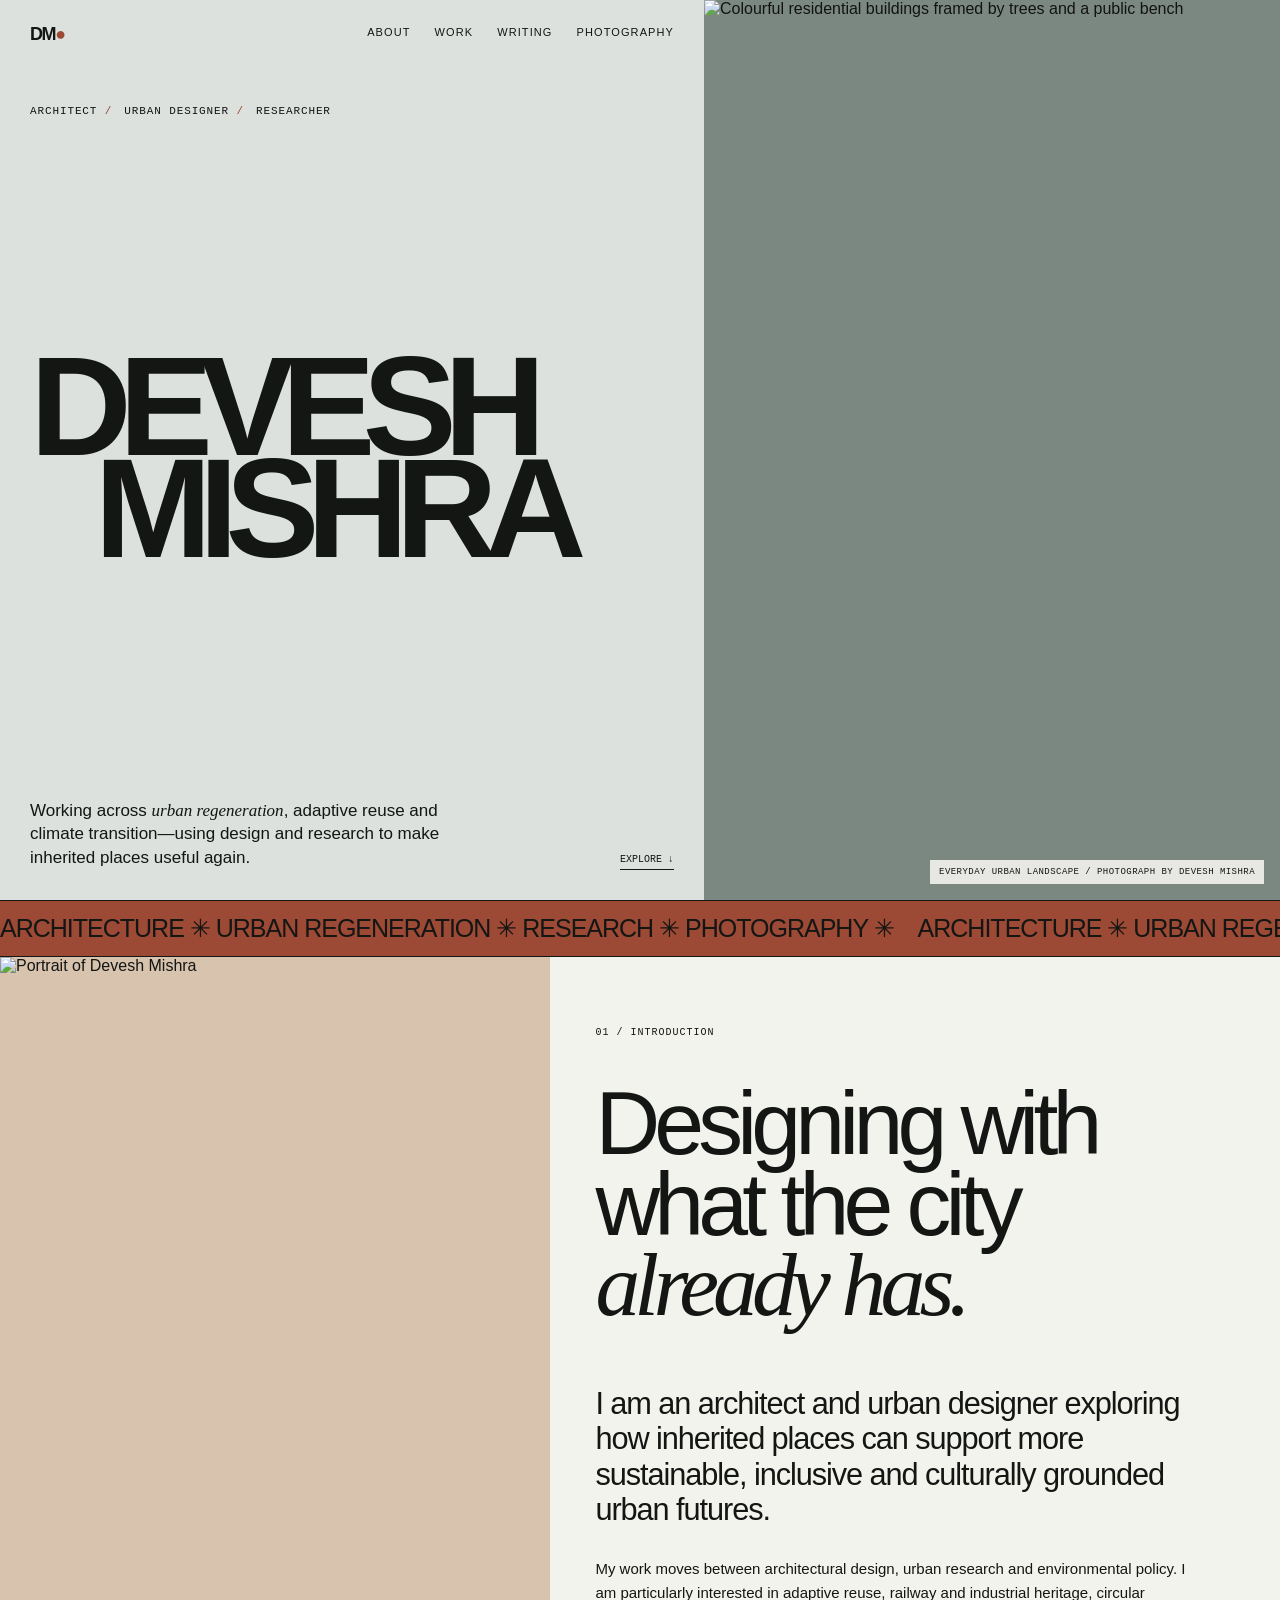
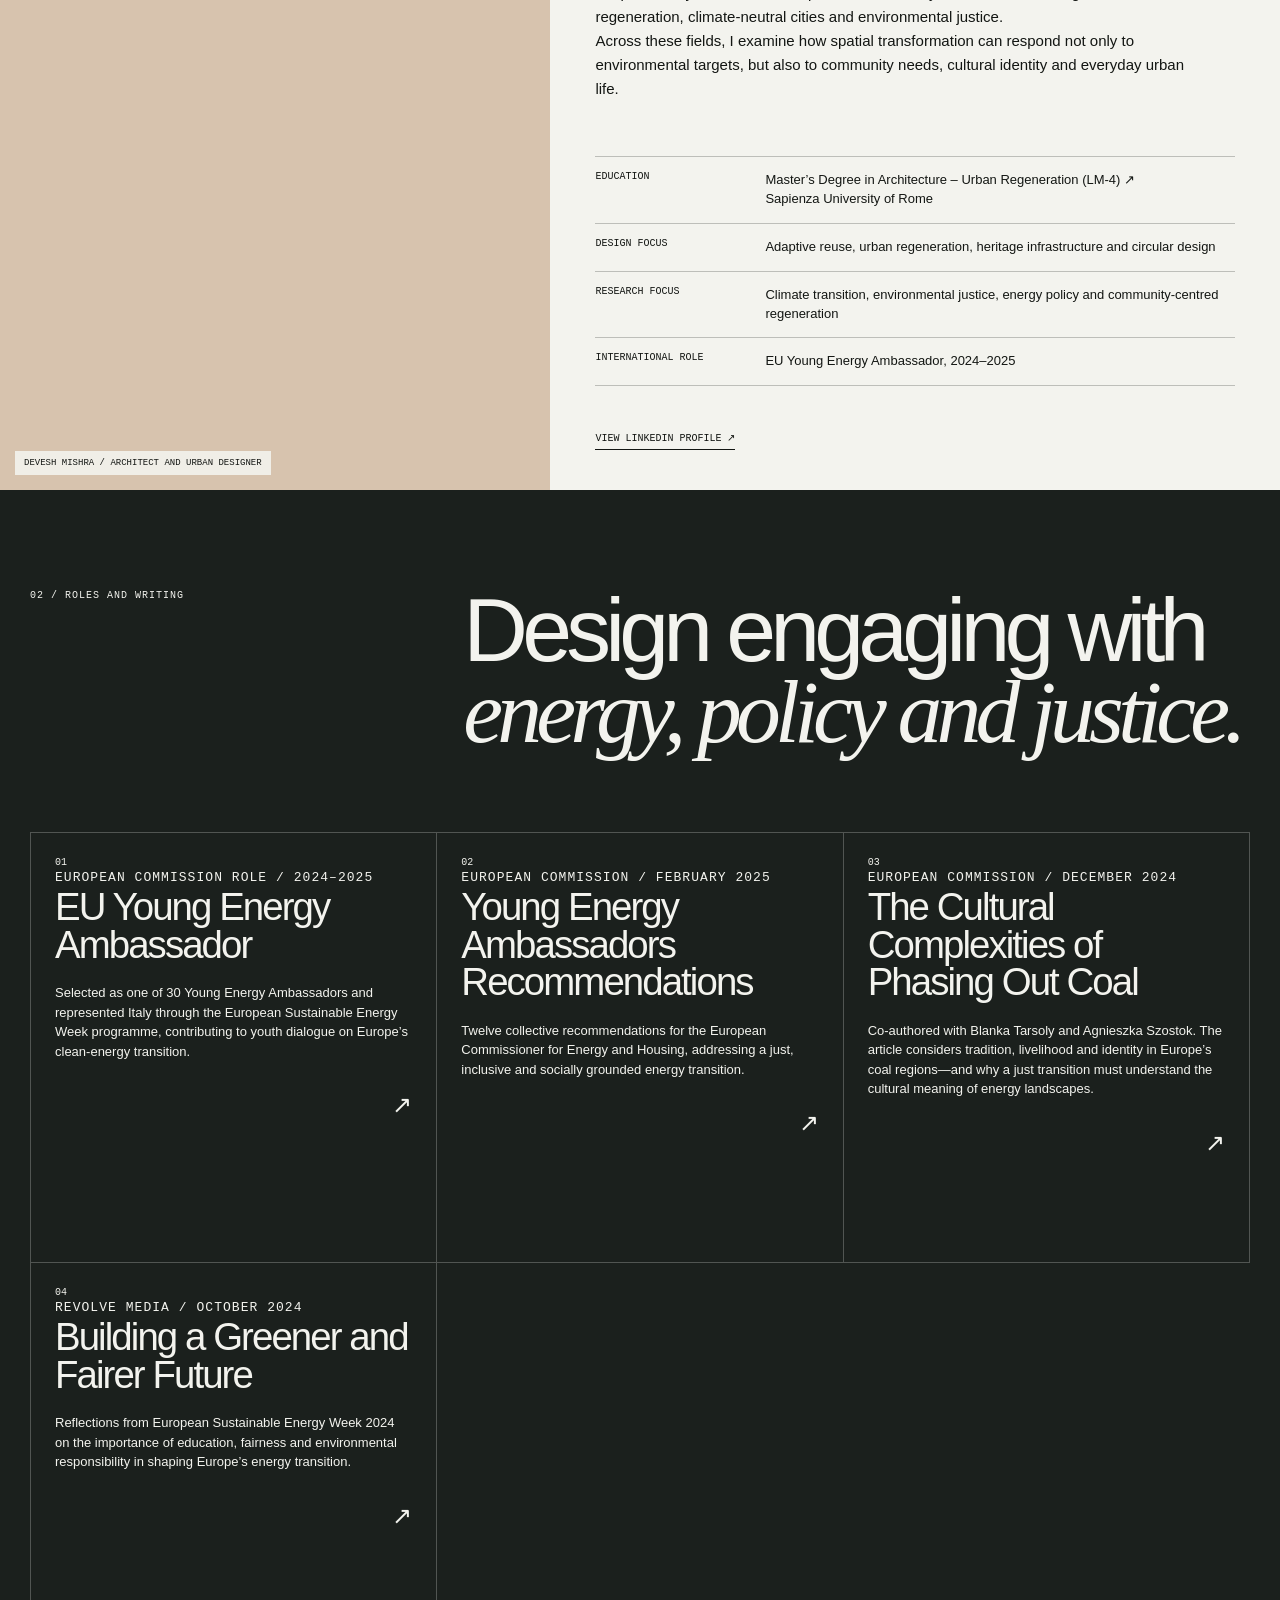
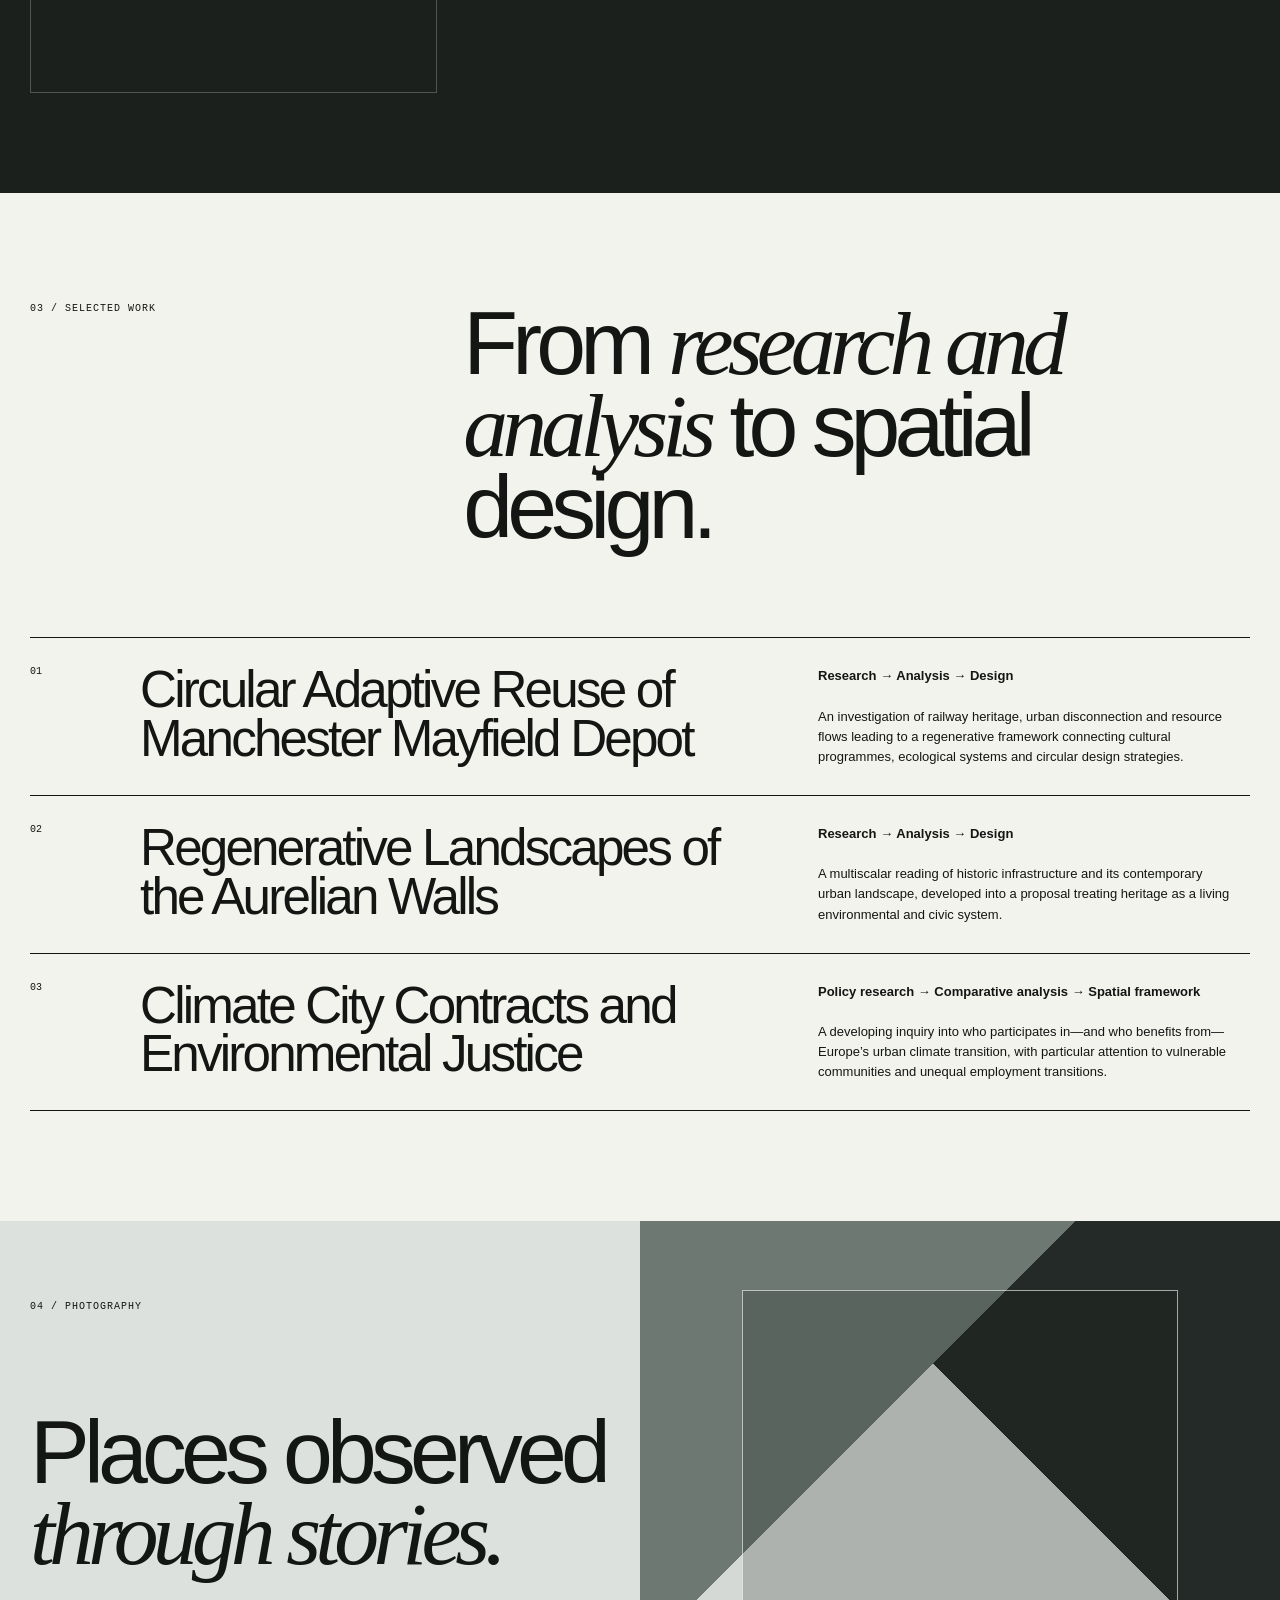
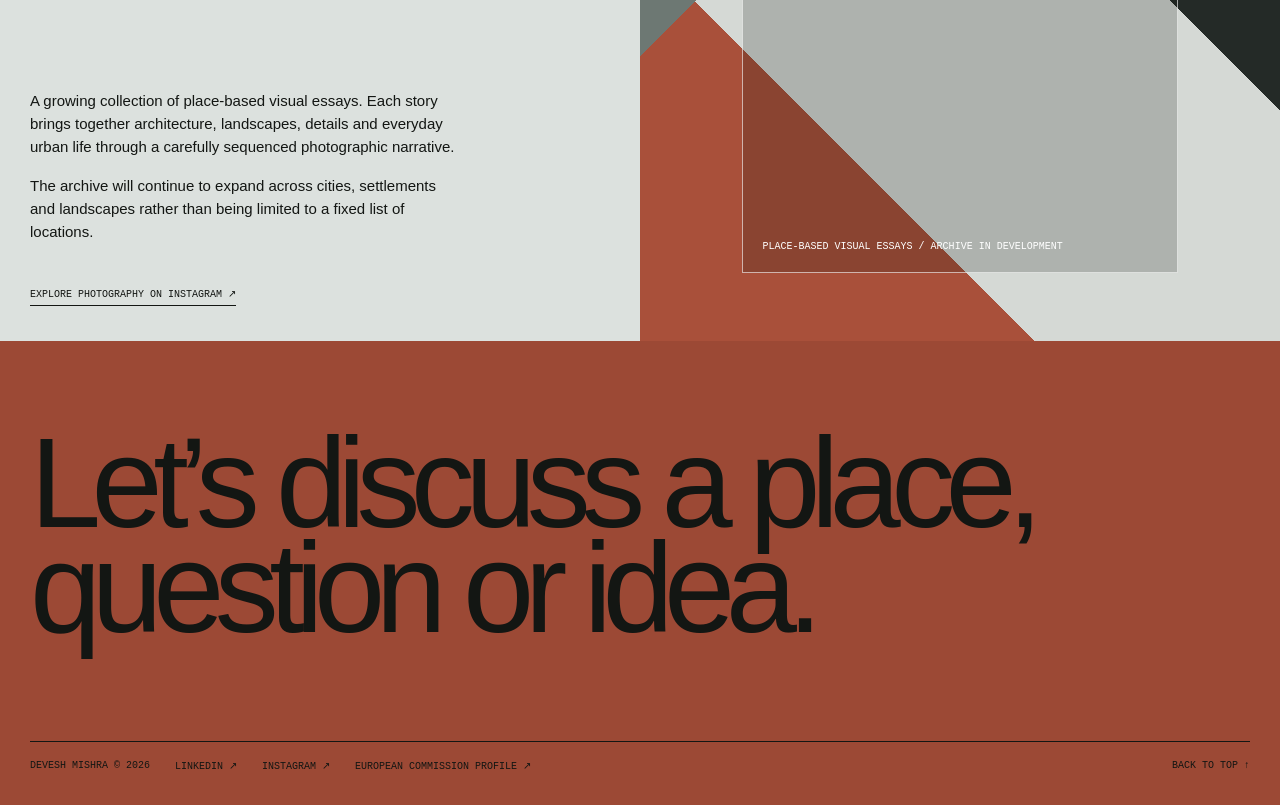
==== commit 0df80c32: "Refine education, writing and project narratives" ====
--- a/index.html
+++ b/index.html
@@ -21,6 +21,8 @@
 
 
 <body>
+
+  <!-- HEADER -->
 
   <header class="site-header">
 
@@ -60,9 +62,9 @@
         <div class="hero-bottom">
 
           <p class="introduction">
-            Working across <em>urban regeneration</em>, adaptive
-            reuse and climate transition—using design and research
-            to make inherited places useful again.
+            Working across <em>urban regeneration</em>, adaptive reuse
+            and climate transition—using design and research to make
+            inherited places useful again.
           </p>
 
           <a class="scroll-link" href="#about">
@@ -96,9 +98,13 @@
 
       <div class="marquee-track">
 
-        <span>Architecture ✳ Urban regeneration ✳ Research ✳ Photography ✳</span>
-
-        <span>Architecture ✳ Urban regeneration ✳ Research ✳ Photography ✳</span>
+        <span>
+          Architecture ✳ Urban regeneration ✳ Research ✳ Photography ✳
+        </span>
+
+        <span>
+          Architecture ✳ Urban regeneration ✳ Research ✳ Photography ✳
+        </span>
 
       </div>
 
@@ -151,40 +157,70 @@
             and environmental policy. I am particularly interested in
             adaptive reuse, railway and industrial heritage, circular
             regeneration, climate-neutral cities and environmental
-            justice. Across these fields, I examine how spatial
-            transformation can respond not only to environmental
-            targets, but also to community needs, cultural identity
-            and everyday urban life.
+            justice.
+          </p>
+
+          <p class="about-description">
+            Across these fields, I examine how spatial transformation
+            can respond not only to environmental targets, but also to
+            community needs, cultural identity and everyday urban life.
           </p>
 
 
           <dl class="about-details">
 
             <div class="about-detail">
+
               <dt>Education</dt>
 
               <dd>
-                MSc Architecture—Urban Regeneration<br>
+                <a
+                  href="https://corsidilaurea.uniroma1.it/en/course/33431"
+                  target="_blank"
+                  rel="noopener noreferrer"
+                >
+                  Master’s Degree in Architecture – Urban Regeneration
+                  (LM-4) ↗
+                </a>
+                <br>
                 Sapienza University of Rome
               </dd>
+
             </div>
 
+
             <div class="about-detail">
-              <dt>Focus</dt>
+
+              <dt>Design focus</dt>
 
               <dd>
                 Adaptive reuse, urban regeneration, heritage
-                infrastructure, climate transition and environmental
-                justice
+                infrastructure and circular design
               </dd>
+
             </div>
 
+
             <div class="about-detail">
+
+              <dt>Research focus</dt>
+
+              <dd>
+                Climate transition, environmental justice,
+                energy policy and community-centred regeneration
+              </dd>
+
+            </div>
+
+
+            <div class="about-detail">
+
               <dt>International role</dt>
 
               <dd>
                 EU Young Energy Ambassador, 2024–2025
               </dd>
+
             </div>
 
           </dl>
@@ -217,13 +253,16 @@
         </p>
 
         <h2 class="section-heading">
-          Design engaging with <em>energy, policy and justice.</em>
+          Design engaging with
+          <em>energy, policy and justice.</em>
         </h2>
 
       </div>
 
 
       <div class="credentials-grid">
+
+        <!-- EU ROLE -->
 
         <a
           class="credential-card"
@@ -254,6 +293,8 @@
         </a>
 
 
+        <!-- RECOMMENDATIONS -->
+
         <a
           class="credential-card"
           href="https://energy.ec.europa.eu/topics/clean-energy-transition-initiatives/energy-and-youth/young-energy-ambassadors-recommendations_en"
@@ -264,7 +305,7 @@
           <span class="credential-number">02</span>
 
           <p class="credential-type">
-            Policy recommendations / February 2025
+            European Commission / February 2025
           </p>
 
           <h3>
@@ -281,6 +322,8 @@
 
         </a>
 
+
+        <!-- COAL ARTICLE -->
 
         <a
           class="credential-card"
@@ -292,7 +335,7 @@
           <span class="credential-number">03</span>
 
           <p class="credential-type">
-            Co-authored article / December 2024
+            European Commission / December 2024
           </p>
 
           <h3>
@@ -300,8 +343,9 @@
           </h3>
 
           <p>
-            A reflection on tradition, livelihood and identity in
-            Europe’s coal regions—and why a just transition must
+            Co-authored with Blanka Tarsoly and Agnieszka Szostok.
+            The article considers tradition, livelihood and identity
+            in Europe’s coal regions—and why a just transition must
             understand the cultural meaning of energy landscapes.
           </p>
 
@@ -309,12 +353,42 @@
 
         </a>
 
+
+        <!-- REVOLVE ARTICLE -->
+
+        <a
+          class="credential-card"
+          href="https://revolve.media/opinions/eusew-2024-greener-and-fairer-future"
+          target="_blank"
+          rel="noopener noreferrer"
+        >
+
+          <span class="credential-number">04</span>
+
+          <p class="credential-type">
+            REVOLVE Media / October 2024
+          </p>
+
+          <h3>
+            Building a Greener and Fairer Future
+          </h3>
+
+          <p>
+            Reflections from European Sustainable Energy Week 2024
+            on the importance of education, fairness and environmental
+            responsibility in shaping Europe’s energy transition.
+          </p>
+
+          <span class="credential-arrow">↗</span>
+
+        </a>
+
       </div>
 
     </section>
 
 
-    <!-- PROJECTS -->
+    <!-- SELECTED PROJECTS -->
 
     <section class="work-section" id="work">
 
@@ -325,7 +399,8 @@
         </p>
 
         <h2 class="section-heading">
-          Projects as <em>arguments</em>, not simply objects.
+          From <em>research and analysis</em>
+          to spatial design.
         </h2>
 
       </div>
@@ -333,6 +408,8 @@
 
       <div class="project-list">
 
+        <!-- PROJECT 1 -->
+
         <article class="project-item">
 
           <span class="project-number">01</span>
@@ -342,14 +419,19 @@
           </h3>
 
           <p>
-            A regenerative framework connecting railway heritage,
-            cultural programmes, ecological systems and circular
-            resource flows.
+            <strong>Research → Analysis → Design</strong>
+            <br><br>
+            An investigation of railway heritage, urban disconnection
+            and resource flows leading to a regenerative framework
+            connecting cultural programmes, ecological systems and
+            circular design strategies.
           </p>
 
         </article>
 
 
+        <!-- PROJECT 2 -->
+
         <article class="project-item">
 
           <span class="project-number">02</span>
@@ -359,13 +441,19 @@
           </h3>
 
           <p>
-            A multiscalar urban-regeneration study treating historic
-            infrastructure as a living environmental and civic system.
+            <strong>Research → Analysis → Design</strong>
+            <br><br>
+            A multiscalar reading of historic infrastructure and its
+            contemporary urban landscape, developed into a proposal
+            treating heritage as a living environmental and civic
+            system.
           </p>
 
         </article>
 
 
+        <!-- PROJECT 3 -->
+
         <article class="project-item">
 
           <span class="project-number">03</span>
@@ -375,8 +463,12 @@
           </h3>
 
           <p>
-            A developing research direction examining who participates
-            in—and who benefits from—Europe’s urban climate transition.
+            <strong>Policy research → Comparative analysis → Spatial framework</strong>
+            <br><br>
+            A developing inquiry into who participates in—and who
+            benefits from—Europe’s urban climate transition, with
+            particular attention to vulnerable communities and unequal
+            employment transitions.
           </p>
 
         </article>
@@ -397,16 +489,23 @@
         </p>
 
         <h2 class="section-heading">
-          The city,<br>
-          <em>between projects.</em>
+          Places observed<br>
+          <em>through stories.</em>
         </h2>
 
         <div>
 
           <p class="photography-copy">
-            An evolving visual archive of ordinary infrastructures,
-            historic interiors, lived landscapes and the quiet lives
-            of buildings.
+            A growing collection of place-based visual essays. Each
+            story brings together architecture, landscapes, details
+            and everyday urban life through a carefully sequenced
+            photographic narrative.
+          </p>
+
+          <p class="photography-copy">
+            The archive will continue to expand across cities,
+            settlements and landscapes rather than being limited to a
+            fixed list of locations.
           </p>
 
           <a
@@ -426,7 +525,7 @@
       <div class="photography-visual" aria-hidden="true">
 
         <div class="photography-frame">
-          Photography archive / Images will be added next
+          Place-based visual essays / Archive in development
         </div>
 
       </div>
